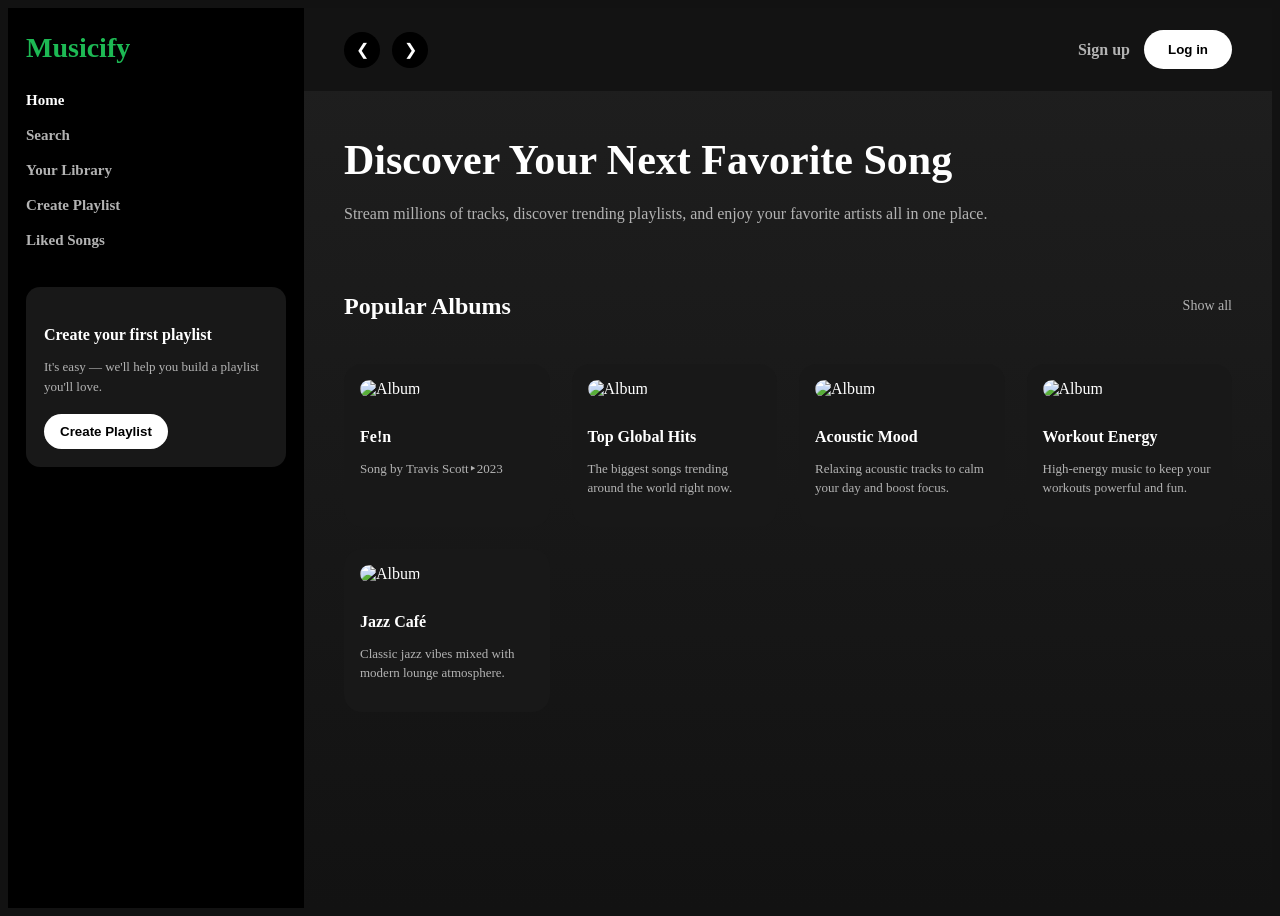
==== index.html @ 42ba6f70 "Add files via upload" ====
<!DOCTYPE html>
<html lang="en">
<head>
  <meta charset="UTF-8" />
  <meta name="viewport" content="width=device-width, initial-scale=1.0" />
  <title>Music Streaming UI</title>
  <link rel="preconnect" href="https://fonts.googleapis.com">
  <link rel="preconnect" href="https://fonts.gstatic.com" crossorigin>
  <link href="https://fonts.googleapis.com/css2?family=Montserrat:wght@400;500;600;700;800&display=swap" rel="stylesheet">
  <link rel="stylesheet" href="style.css">
</head>
<body>

  <aside class="sidebar">
    <div class="logo">Musicify</div>

    <nav class="menu">
      <a href="#" class="active">Home</a>
      <a href="#">Search</a>
      <a href="#">Your Library</a>
      <a href="#">Create Playlist</a>
      <a href="#">Liked Songs</a>
    </nav>

    <div class="playlist-box">
      <h4>Create your first playlist</h4>
      <p>It's easy — we'll help you build a playlist you'll love.</p>
      <button>Create Playlist</button>
    </div>
  </aside>

  <main class="main">

    <div class="topbar">
      <div class="nav-buttons">
        <button class="circle-btn">❮</button>
        <button class="circle-btn">❯</button>
      </div>

      <div class="auth-buttons">
        <a href="#" class="signup">Sign up</a>
        <button class="login-btn">Log in</button>
      </div>
    </div>

    <section class="hero">
      <h1>Discover Your Next Favorite Song</h1>
      <p>
        Stream millions of tracks, discover trending playlists, and enjoy your favorite artists all in one place.
      </p>
    </section>

    <section class="section">
      <div class="section-title">
        <h2>Popular Albums</h2>
        <a href="#">Show all</a>
      </div>

      <div class="cards">

        <div class="card">
          <img src="https://i1.sndcdn.com/artworks-hLrs1MjvXjhYDPn2-es2JCA-t500x500.jpg" alt="Album">
          <button class="play-btn">▶</button>
          <h3>Fe&#33;n</h3>
          <p>Song by Travis Scott&#8227;2023</p>
          <audio id="song">
    <source src="Music/Fien.mp3" type="audio/mpeg">
  </audio>
  <script>
  const playBtn = document.querySelector(".play-btn");
  const song = document.getElementById("song");

  playBtn.addEventListener("click", () => {
    if (song.paused) {
      song.play();
      playBtn.textContent = "❚❚";
    } else {
      song.pause();
      playBtn.textContent = "▶";
    }
  });

  // Reset button when song ends
  song.addEventListener("ended", () => {
    playBtn.textContent = "▶";
  });
</script>

        </div>

        <div class="card">
          <img src="https://images.unsplash.com/photo-1511379938547-c1f69419868d?q=80&w=800" alt="Album">
          <button class="play-btn">▶</button>
          <h3>Top Global Hits</h3>
          <p>The biggest songs trending around the world right now.</p>
        </div>

        <div class="card">
          <img src="https://images.unsplash.com/photo-1507838153414-b4b713384a76?q=80&w=800" alt="Album">
          <button class="play-btn">▶</button>
          <h3>Acoustic Mood</h3>
          <p>Relaxing acoustic tracks to calm your day and boost focus.</p>
        </div>

        <div class="card">
          <img src="https://images.unsplash.com/photo-1516280440614-37939bbacd81?q=80&w=800" alt="Album">
          <button class="play-btn">▶</button>
          <h3>Workout Energy</h3>
          <p>High-energy music to keep your workouts powerful and fun.</p>
        </div>

        <div class="card">
          <img src="https://images.unsplash.com/photo-1496293455970-f8581aae0e3b?q=80&w=800" alt="Album">
          <button class="play-btn">▶</button>
          <h3>Jazz Café</h3>
          <p>Classic jazz vibes mixed with modern lounge atmosphere.</p>
        </div>

      </div>
    </section>

  </main>
</body>
</html>
---- style.css ----
<style>
    * {
      margin: 0;
      padding: 0;
      box-sizing: border-box;
      font-family: 'Montserrat', sans-serif;
    }

    body {
      background-color: #121212;
      color: white;
      display: flex;
      min-height: 100vh;
      overflow: hidden;
    }

    /* Sidebar */
    .sidebar {
      width: 260px;
      background: #000;
      padding: 24px 18px;
      display: flex;
      flex-direction: column;
      gap: 28px;
    }

    .logo {
      font-size: 28px;
      font-weight: 800;
      color: #1db954;
    }

    .menu {
      display: flex;
      flex-direction: column;
      gap: 18px;
    }

    .menu a {
      color: #b3b3b3;
      text-decoration: none;
      font-size: 15px;
      font-weight: 600;
      transition: 0.3s;
    }

    .menu a:hover,
    .menu a.active {
      color: white;
    }

    .playlist-box {
      background: #181818;
      border-radius: 14px;
      padding: 18px;
      margin-top: 10px;
    }

    .playlist-box h4 {
      font-size: 16px;
      margin-bottom: 10px;
    }

    .playlist-box p {
      color: #b3b3b3;
      font-size: 13px;
      line-height: 1.5;
      margin-bottom: 18px;
    }

    .playlist-box button {
      background: white;
      color: black;
      border: none;
      padding: 10px 16px;
      border-radius: 30px;
      font-weight: 700;
      cursor: pointer;
      transition: 0.3s;
    }

    .playlist-box button:hover {
      transform: scale(1.04);
    }

    /* Main */
    .main {
      flex: 1;
      overflow-y: auto;
      background: linear-gradient(to bottom, #1f1f1f, #121212);
      padding-bottom: 120px;
    }

    .topbar {
      display: flex;
      justify-content: space-between;
      align-items: center;
      padding: 22px 40px;
      position: sticky;
      top: 0;
      background: rgba(18, 18, 18, 0.85);
      backdrop-filter: blur(10px);
      z-index: 10;
    }

    .nav-buttons {
      display: flex;
      gap: 12px;
    }

    .circle-btn {
      width: 36px;
      height: 36px;
      border-radius: 50%;
      background: #000;
      border: none;
      color: white;
      cursor: pointer;
      font-size: 16px;
    }

    .auth-buttons {
      display: flex;
      gap: 14px;
      align-items: center;
    }

    .signup {
      color: #b3b3b3;
      text-decoration: none;
      font-weight: 600;
    }

    .login-btn {
      background: white;
      color: black;
      border: none;
      padding: 12px 24px;
      border-radius: 30px;
      font-weight: 700;
      cursor: pointer;
    }

    .hero {
      padding: 10px 40px 30px;
    }

    .hero h1 {
      font-size: 42px;
      margin-bottom: 10px;
    }

    .hero p {
      color: #b3b3b3;
      max-width: 700px;
      line-height: 1.7;
    }

    .section {
      padding: 0 40px 40px;
    }

    .section-title {
      display: flex;
      justify-content: space-between;
      align-items: center;
      margin-bottom: 24px;
    }

    .section-title h2 {
      font-size: 24px;
    }

    .section-title a {
      color: #b3b3b3;
      text-decoration: none;
      font-size: 14px;
    }

    .cards {
      display: grid;
      grid-template-columns: repeat(auto-fill, minmax(180px, 1fr));
      gap: 22px;
    }

    .card {
      background: #181818;
      border-radius: 18px;
      padding: 16px;
      transition: 0.3s;
      cursor: pointer;
      position: relative;
    }

    .card:hover {
      background: #242424;
      transform: translateY(-4px);
    }

    .card img {
      width: 100%;
      border-radius: 14px;
      margin-bottom: 14px;
      height: 170px;
      object-fit: cover;
    }

    .card h3 {
      font-size: 16px;
      margin-bottom: 8px;
    }

    .card p {
      color: #b3b3b3;
      font-size: 13px;
      line-height: 1.5;
    }

    .play-btn {
      position: absolute;
      right: 18px;
      bottom: 92px;
      width: 52px;
      height: 52px;
      border-radius: 50%;
      border: none;
      background: #1db954;
      color: black;
      font-size: 18px;
      font-weight: bold;
      opacity: 0;
      transform: translateY(10px);
      transition: 0.3s;
      cursor: pointer;
    }

    .card:hover .play-btn {
      opacity: 1;
      transform: translateY(0);
    }

    /* Player */
    .player {
      position: fixed;
      bottom: 0;
      left: 0;
      right: 0;
      height: 90px;
      background: #181818;
      border-top: 1px solid #2a2a2a;
      display: flex;
      justify-content: space-between;
      align-items: center;
      padding: 0 24px;
    }

    .song-info {
      display: flex;
      align-items: center;
      gap: 14px;
      width: 25%;
    }

    .song-info img {
      width: 56px;
      height: 56px;
      border-radius: 8px;
      object-fit: cover;
    }

    .song-info h4 {
      font-size: 14px;
      margin-bottom: 4px;
    }

    .song-info p {
      color: #b3b3b3;
      font-size: 12px;
    }

    .controls {
      display: flex;
      flex-direction: column;
      align-items: center;
      gap: 10px;
      width: 50%;
    }

    .control-buttons {
      display: flex;
      gap: 20px;
      align-items: center;
    }

    .control-buttons button {
      background: transparent;
      border: none;
      color: white;
      font-size: 18px;
      cursor: pointer;
    }

    .play-main {
      width: 42px;
      height: 42px;
      border-radius: 50%;
      background: white !important;
      color: black !important;
    }

    .progress {
      width: 100%;
      display: flex;
      align-items: center;
      gap: 12px;
      color: #b3b3b3;
      font-size: 12px;
    }

    .bar {
      flex: 1;
      height: 4px;
      background: #4d4d4d;
      border-radius: 10px;
      overflow: hidden;
    }

    .bar span {
      display: block;
      width: 35%;
      height: 100%;
      background: white;
    }

    .volume {
      width: 25%;
      display: flex;
      justify-content: flex-end;
      align-items: center;
      gap: 10px;
    }

    .volume-bar {
      width: 120px;
      height: 4px;
      background: #4d4d4d;
      border-radius: 10px;
      overflow: hidden;
    }

    .volume-bar span {
      display: block;
      width: 60%;
      height: 100%;
      background: white;
    }

    @media (max-width: 900px) {
      .sidebar {
        display: none;
      }

      .cards {
        grid-template-columns: repeat(auto-fill, minmax(150px, 1fr));
      }

      .player {
        flex-direction: column;
        height: auto;
        gap: 16px;
        padding: 16px;
      }

      .song-info,
      .controls,
      .volume {
        width: 100%;
        justify-content: center;
      }
    }
  </style>
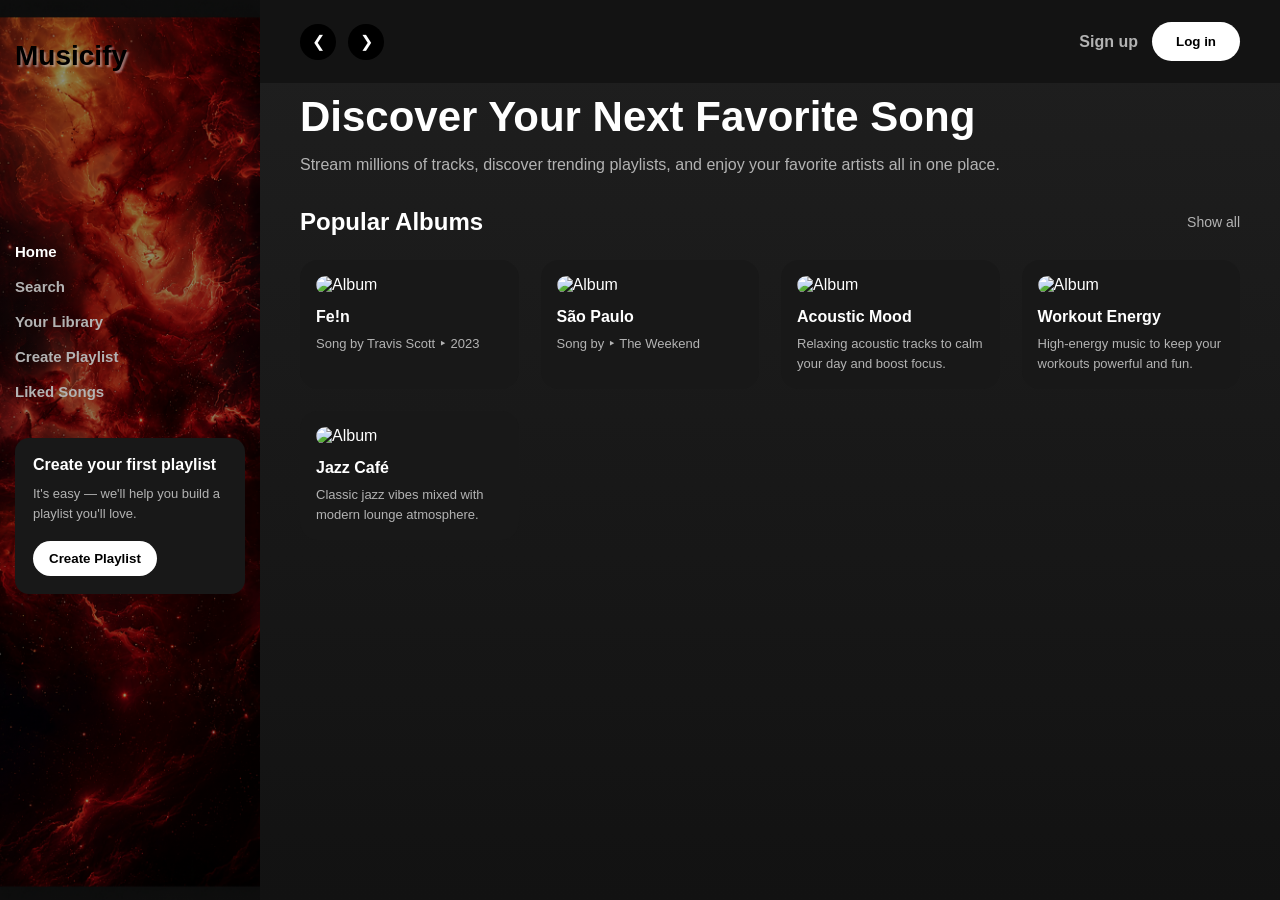
==== commit 5e843cc9: "Update index.html" ====
--- a/index.html
+++ b/index.html
@@ -3,16 +3,21 @@
 <head>
   <meta charset="UTF-8" />
   <meta name="viewport" content="width=device-width, initial-scale=1.0" />
-  <title>Music Streaming UI</title>
+  <title>Musicify</title>
+  
   <link rel="preconnect" href="https://fonts.googleapis.com">
   <link rel="preconnect" href="https://fonts.gstatic.com" crossorigin>
   <link href="https://fonts.googleapis.com/css2?family=Montserrat:wght@400;500;600;700;800&display=swap" rel="stylesheet">
   <link rel="stylesheet" href="style.css">
+  <link rel="icon" type="image/png" href="https://i.pinimg.com/736x/c3/b0/65/c3b0659d327b0b162bfd9116e2b8a365.jpg">
 </head>
 <body>
 
   <aside class="sidebar">
     <div class="logo">Musicify</div>
+    <video autoplay muted loop playsinline class="sidebar-video">
+    <source src="Chic.mp4" type="video/mp4">
+  </video>
 
     <nav class="menu">
       <a href="#" class="active">Home</a>
@@ -62,39 +67,23 @@
           <img src="https://i1.sndcdn.com/artworks-hLrs1MjvXjhYDPn2-es2JCA-t500x500.jpg" alt="Album">
           <button class="play-btn">▶</button>
           <h3>Fe&#33;n</h3>
-          <p>Song by Travis Scott&#8227;2023</p>
+          <p>Song by Travis Scott &#8227; 2023</p>
           <audio id="song">
-    <source src="Music/Fien.mp3" type="audio/mpeg">
-  </audio>
-  <script>
-  const playBtn = document.querySelector(".play-btn");
-  const song = document.getElementById("song");
-
-  playBtn.addEventListener("click", () => {
-    if (song.paused) {
-      song.play();
-      playBtn.textContent = "❚❚";
-    } else {
-      song.pause();
-      playBtn.textContent = "▶";
-    }
-  });
-
-  // Reset button when song ends
-  song.addEventListener("ended", () => {
-    playBtn.textContent = "▶";
-  });
-</script>
+            <source src="Fien.mp3" type="audio/mpeg">
+          </audio>
 
         </div>
 
         <div class="card">
-          <img src="https://images.unsplash.com/photo-1511379938547-c1f69419868d?q=80&w=800" alt="Album">
+          <img src="https://i.pinimg.com/736x/98/28/16/98281638664a188682d7c666eddaf565.jpg" alt="Album">
           <button class="play-btn">▶</button>
-          <h3>Top Global Hits</h3>
-          <p>The biggest songs trending around the world right now.</p>
+          <h3>São Paulo</h3>
+          <p>Song by &#8227; The Weekend
+          </p>
+               <audio id="audio1">
+                <source src="Weekend.mp3" type="audio/mpeg"></audio>
+                <script src="Action.js"></script>
         </div>
-
         <div class="card">
           <img src="https://images.unsplash.com/photo-1507838153414-b4b713384a76?q=80&w=800" alt="Album">
           <button class="play-btn">▶</button>
@@ -118,7 +107,6 @@
 
       </div>
     </section>
-
   </main>
 </body>
-</html>+</html>
--- a/style.css
+++ b/style.css
@@ -1,5 +1,4 @@
- <style>
-    * {
+   * {
       margin: 0;
       padding: 0;
       box-sizing: border-box;
@@ -7,7 +6,7 @@
     }
 
     body {
-      background-color: #121212;
+      background-color: #740c0c;
       color: white;
       display: flex;
       min-height: 100vh;
@@ -17,17 +16,25 @@
     /* Sidebar */
     .sidebar {
       width: 260px;
-      background: #000;
-      padding: 24px 18px;
-      display: flex;
-      flex-direction: column;
-      gap: 28px;
+      background-image: linear-gradient(rgba(0,0,0,0.45), rgba(0,0,0,0.45)),
+    url(wallpaper.png);
+
+  background-size: cover;
+  background-position: center;
+  background-repeat: no-repeat;
+
+  padding: 40px 15px;
+  display: flex;
+  flex-direction: column;
+  gap: 28px;
     }
 
     .logo {
-      font-size: 28px;
-      font-weight: 800;
-      color: #1db954;
+  font-size: 28px;
+  font-weight: 800;
+  color: black;
+  text-shadow:
+    2px 2px 2px rgba(221, 216, 216, 0.5);
     }
 
     .menu {
@@ -238,7 +245,66 @@
       opacity: 1;
       transform: translateY(0);
     }
-
+ /* Lightning overlay */
+.card::before {
+  content: "";
+  position: absolute;
+  top: -120%;
+  left: -50%;
+  width: 200%;
+  height: 300%;
+
+  background: linear-gradient(
+    120deg,
+    transparent 20%,
+    rgba(255,255,255,0.95) 50%,
+    transparent 80%
+  );
+
+  transform: rotate(25deg);
+  opacity: 0;
+  pointer-events: none;
+}
+
+/* Glow effect */
+.card:hover {
+  transform: translateY(-6px) scale(1.03);
+
+  box-shadow:
+    0 0 15px rgba(255,255,255,0.3),
+    0 0 30px rgba(255,0,0,0.5),
+    0 0 60px rgba(255,120,0,0.6);
+}
+
+/* Lightning animation */
+.card:hover::before {
+  animation: lightning 0.9s linear;
+}
+
+/* Thunder flash */
+@keyframes lightning {
+  0% {
+    transform: translateX(-150%) rotate(25deg);
+    opacity: 0;
+  }
+
+  20% {
+    opacity: 1;
+  }
+
+  40% {
+    opacity: 0.4;
+  }
+
+  60% {
+    opacity: 1;
+  }
+
+  100% {
+    transform: translateX(150%) rotate(25deg);
+    opacity: 0;
+  }
+}
     /* Player */
     .player {
       position: fixed;
@@ -378,4 +444,3 @@
         justify-content: center;
       }
     }
-  </style>
